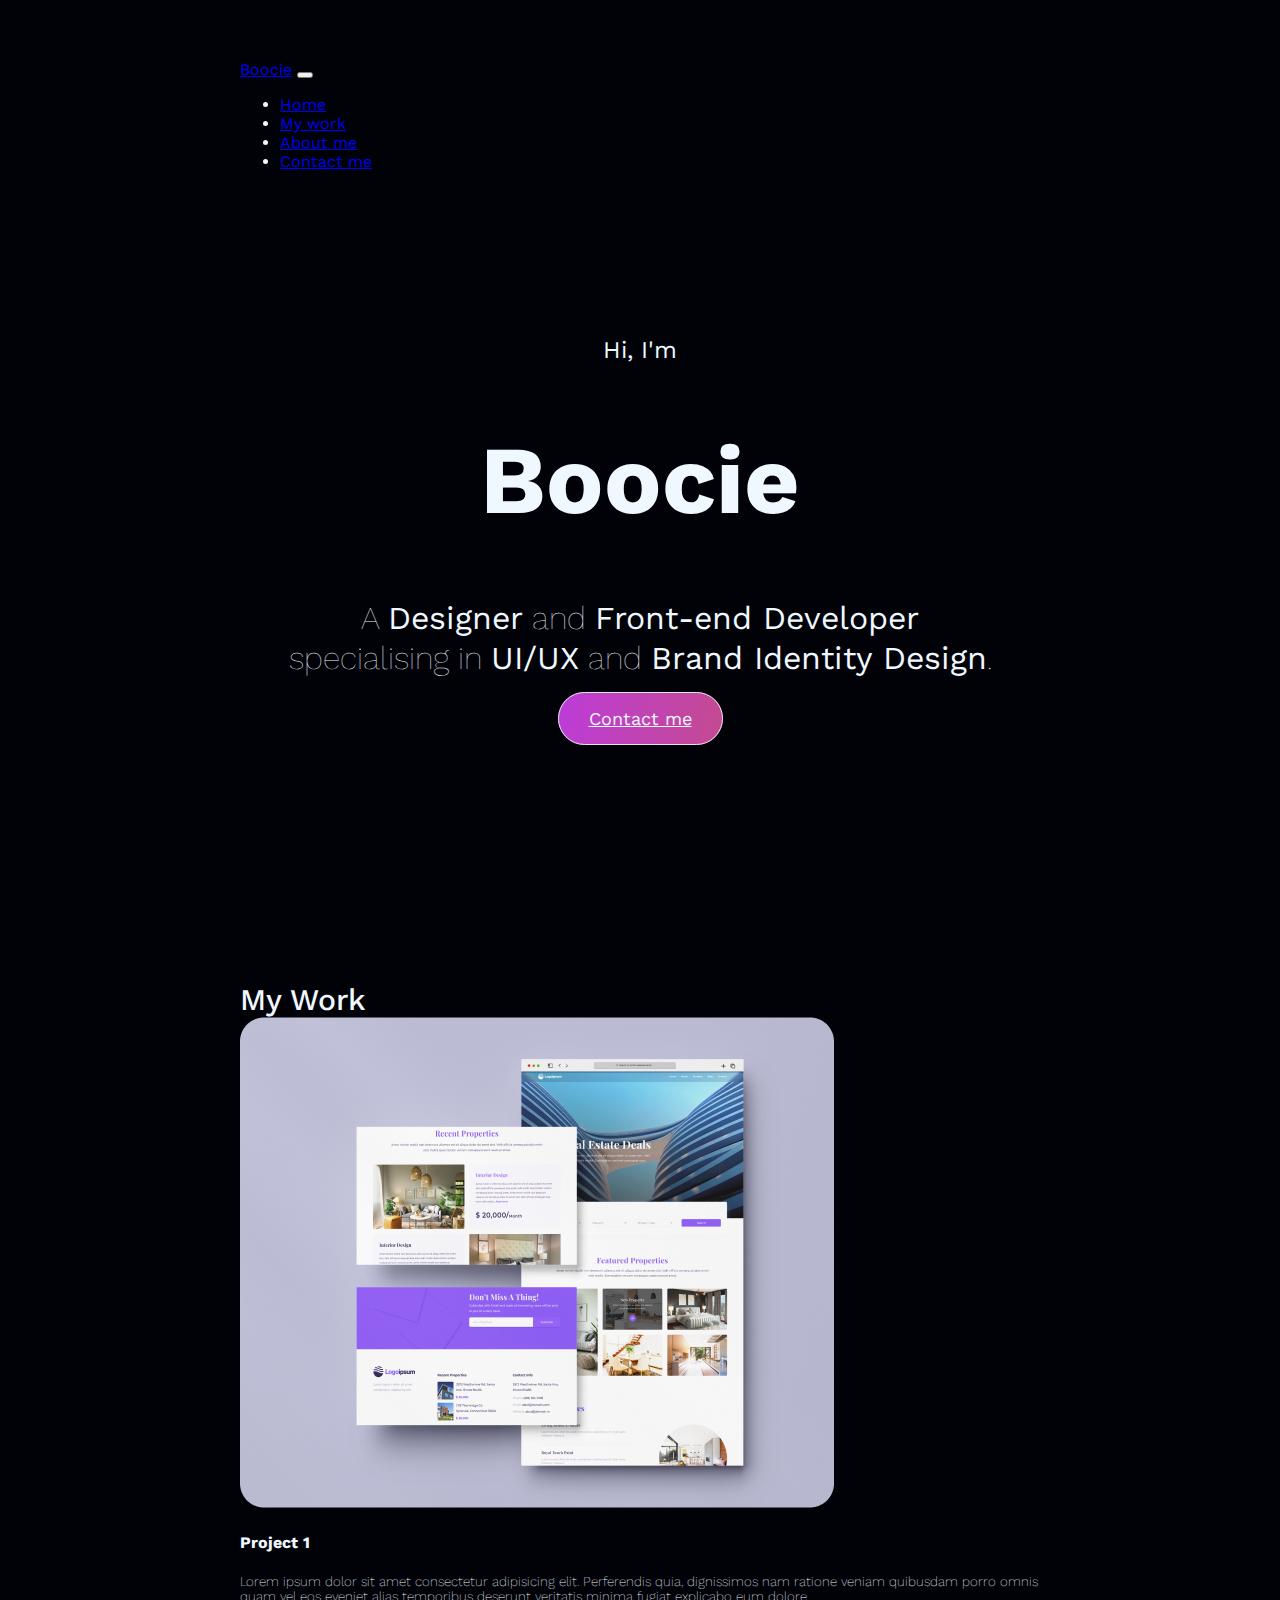
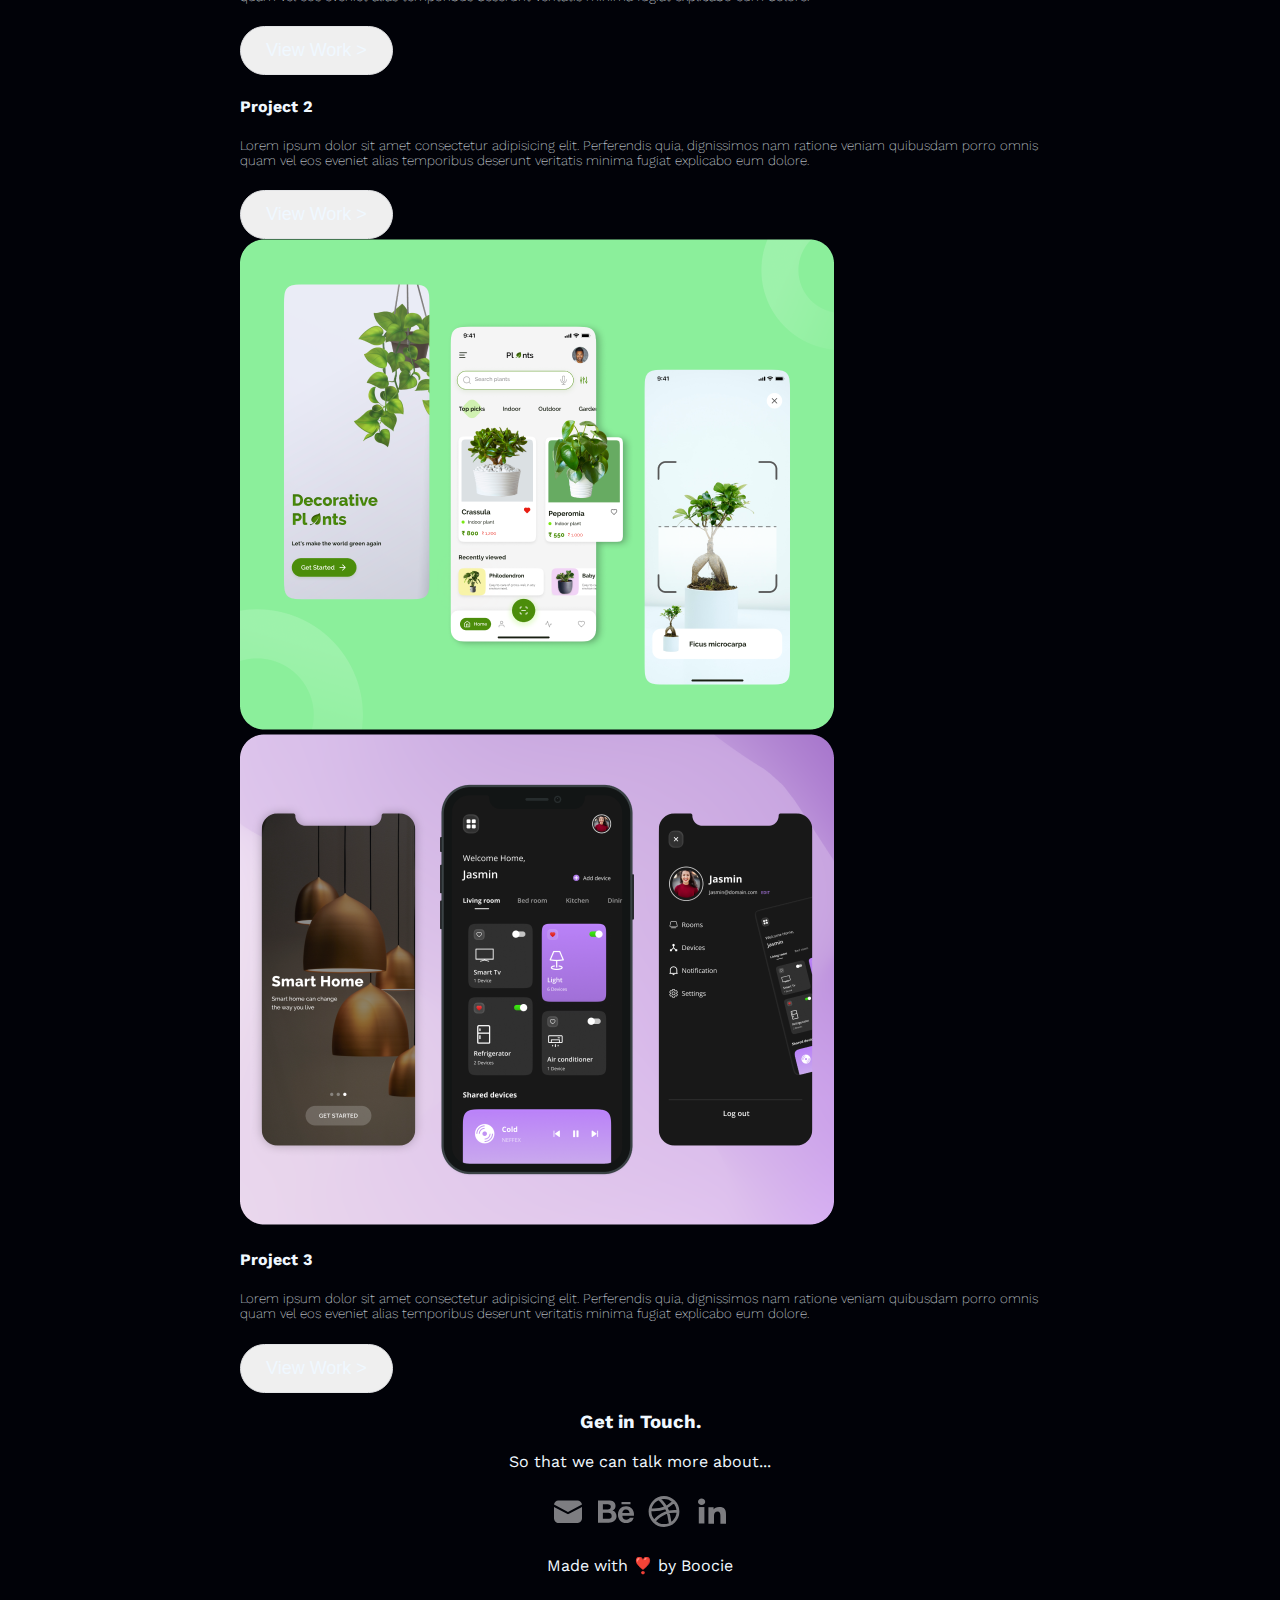
==== index.html @ 5e023d43 "fixed navbar js issue" ====
<!DOCTYPE html>
<html lang="en">
  <head>
    <meta charset="UTF-8" />
    <meta http-equiv="X-UA-Compatible" content="IE=edge" />
    <meta name="viewport" content="width=device-width, initial-scale=1.0" />
    <title>Front-end developer - Busi Nzima</title>
    <meta
      name="description"
      content="Busi Nzima is a front-end developer and UX designer based in South Africa, check out her projects and contact her for job inquiries"
    />
    <link rel="preconnect" href="https://fonts.googleapis.com" />
    <link rel="preconnect" href="https://fonts.gstatic.com" crossorigin />
    <link
      href="https://fonts.googleapis.com/css2?family=Work+Sans:ital,wght@0,100;0,200;0,300;0,400;0,500;0,600;0,700;0,800;0,900;1,100;1,200;1,300;1,400;1,500;1,600;1,700;1,800;1,900&display=swap"
      rel="stylesheet"
    />
    <link
      href="https://cdn.jsdelivr.net/npm/bootstrap@5.3.0-alpha3/dist/css/bootstrap.min.css"
      rel="stylesheet"
      integrity="sha384-KK94CHFLLe+nY2dmCWGMq91rCGa5gtU4mk92HdvYe+M/SXH301p5ILy+dN9+nJOZ"
      crossorigin="anonymous"
    />
    <script
      src="https://cdn.jsdelivr.net/npm/bootstrap@5.3.0-alpha3/dist/js/bootstrap.bundle.min.js"
      integrity="sha384-ENjdO4Dr2bkBIFxQpeoTz1HIcje39Wm4jDKdf19U8gI4ddQ3GYNS7NTKfAdVQSZe"
      crossorigin="anonymous"
    ></script>
    <link rel="stylesheet" href="src/style.css" />
  </head>
  <body>
    <nav
      class="navbar navbar-expand-lg navbar-dark bg-dark fixed-top"
      data-bs-theme="dark"
    >
      <div class="container">
        <a class="navbar-brand" href="index.html">Boocie</a>
        <button
          class="navbar-toggler"
          type="button"
          data-bs-toggle="collapse"
          data-bs-target="#navbarNav"
          aria-controls="navbarNav"
          aria-expanded="false"
          aria-label="Toggle navigation"
        >
          <span class="navbar-toggler-icon"></span>
        </button>
        <div class="collapse navbar-collapse" id="navbarNav">
          <ul class="navbar-nav">
            <li class="nav-item">
              <a class="nav-link active" aria-current="page" href="index.html"
                >Home</a
              >
            </li>
            <li class="nav-item">
              <a class="nav-link" href="work.html">My work</a>
            </li>
            <li class="nav-item">
              <a class="nav-link" href="about.html">About me</a>
            </li>
            <li class="nav-item">
              <a class="nav-link" href="contact.html">Contact me</a>
            </li>
          </ul>
        </div>
      </div>
    </nav>
    <div class="hero">
      <p>Hi, I'm</p>
      <h1>Boocie</h1>
      <h2 class="mb-5">
        A <strong>Designer</strong> and
        <strong>Front-end Developer</strong> specialising in
        <strong>UI/UX</strong> and <strong>Brand Identity Design</strong>.
      </h2>
      <div>
        <a href="#" class="btn btn-branding" title="contact me">Contact me</a>
      </div>
    </div>
    <div class="container">
      <div class="projects-heading pb-4">My Work</div>
      <div class="project web">
        <div class="row">
          <div class="col-md-6">
            <img
              src="images/web.png"
              class="img-fluid"
              alt="ux image"
              title="website project"
            />
          </div>
          <div class="col-md-6">
            <h4 class="project-header mt-2 mb-4">Project 1</h4>
            <h5 class="project-text">
              Lorem ipsum dolor sit amet consectetur adipisicing elit.
              Perferendis quia, dignissimos nam ratione veniam quibusdam porro
              omnis quam vel eos eveniet alias temporibus deserunt veritatis
              minima fugiat explicabo eum dolore.
            </h5>
            <button class="btn btn-branding-outline mt-4" title="view my work">
              View Work >
            </button>
          </div>
        </div>
      </div>
      <div class="project reelplug mt-5">
        <div class="row">
          <div class="col-md-6">
            <h4 class="project-header mt-2 mb-4">Project 2</h4>
            <h5 class="project-text">
              Lorem ipsum dolor sit amet consectetur adipisicing elit.
              Perferendis quia, dignissimos nam ratione veniam quibusdam porro
              omnis quam vel eos eveniet alias temporibus deserunt veritatis
              minima fugiat explicabo eum dolore.
            </h5>
            <button
              class="btn btn-branding-outline mt-4 mb-2"
              title="view my work"
            >
              View Work >
            </button>
          </div>
          <div class="col-md-6">
            <img
              src="images/reelplug.png"
              class="img-fluid"
              alt="ux image"
              title="reelpug project"
            />
          </div>
        </div>
      </div>
      <div class="project redesign mt-5">
        <div class="row">
          <div class="col-md-6">
            <img
              src="images/redesign.png"
              class="img-fluid"
              alt="ux image"
              title="app redesign project"
            />
          </div>
          <div class="col-md-6">
            <h4 class="project-header mt-2 mb-4">Project 3</h4>
            <h5 class="project-text">
              Lorem ipsum dolor sit amet consectetur adipisicing elit.
              Perferendis quia, dignissimos nam ratione veniam quibusdam porro
              omnis quam vel eos eveniet alias temporibus deserunt veritatis
              minima fugiat explicabo eum dolore.
            </h5>
            <button class="btn btn-branding-outline mt-4" title="view my work">
              View Work >
            </button>
          </div>
        </div>
      </div>
      <div class="footer mt-5">
        <div class="footer-header">
          <h3>Get in Touch.</h3>
          <p>So that we can talk more about...</p>
        </div>
        <div class="icon">
          <a href="#" class="email-icon"
            ><img src="images/Mail.svg" alt="email me" title="email me"
          /></a>
          <a href="#" class="behance-icon"
            ><img
              src="images/Behance.svg"
              alt="behance"
              title="behance portfolio"
          /></a>
          <a href="#" class="dribble-icon"
            ><img
              src="images/Dribble.svg"
              alt="dribble"
              title="dribble portfolio"
          /></a>
          <a href="#" class="linkedin-icon"
            ><img
              src="images/LinkedIn.svg"
              alt="Linkedin"
              title="Linkedin profile"
          /></a>
        </div>
        <div>
          <p>Made with ❣️ by Boocie</p>
        </div>
      </div>
    </div>
  </body>
</html>
---- src/style.css ----
:root {
  --branding-color: #010208;
  --secondary-color: aliceblue;
  --accent-color: linear-gradient(99.05deg, #bc3cd8 0.07%, #c54b8c 106.32%);
  --default-font-family: "Work Sans", sans-serif;
}

body {
  font-family: var(--default-font-family);
  margin: 60px auto;
  max-width: 800px;
  background: var(--branding-color);
  color: var(--secondary-color);
}

h1,
p,
h2 {
  text-align: center;
}

h1 {
  font-size: 96px;
  line-height: 1.1em;
}
h2 {
  font-weight: 100;
  font-size: 32px;
  line-height: 40px;
}
.hero p {
  font-size: 24px;
}

.hero {
  padding: 125px 45px 250px;
  text-align: center;
}

.projects-heading {
  font-size: 30px;
  font-weight: 500;
}

.project h5 {
  font-weight: 200;
}

.btn-branding {
  background: var(--accent-color);
  border: 1px solid #e3e4e6;
  border-radius: 100px;
  color: var(--secondary-color);
  font-size: 18px;
  line-height: 27px;
  padding: 15px 30px;
}

.btn-branding-outline {
  border: 1px solid #e3e4e6;
  border-radius: 100px;
  color: var(--secondary-color);
  font-size: 18px;
  line-height: 27px;
  padding: 10px 25px;
}

.btn-branding-outline:hover {
  border: 1px solid #ca7fdb;
  color: #ca7fdb;
}

.footer-header {
  text-align: center;
}

.icon {
  display: flex;
  justify-content: center;
}

.about {
    color: #bc3cd8;
}

.work {
    color: #d95a28;
}

.contact {
    color: #70d83c;
}
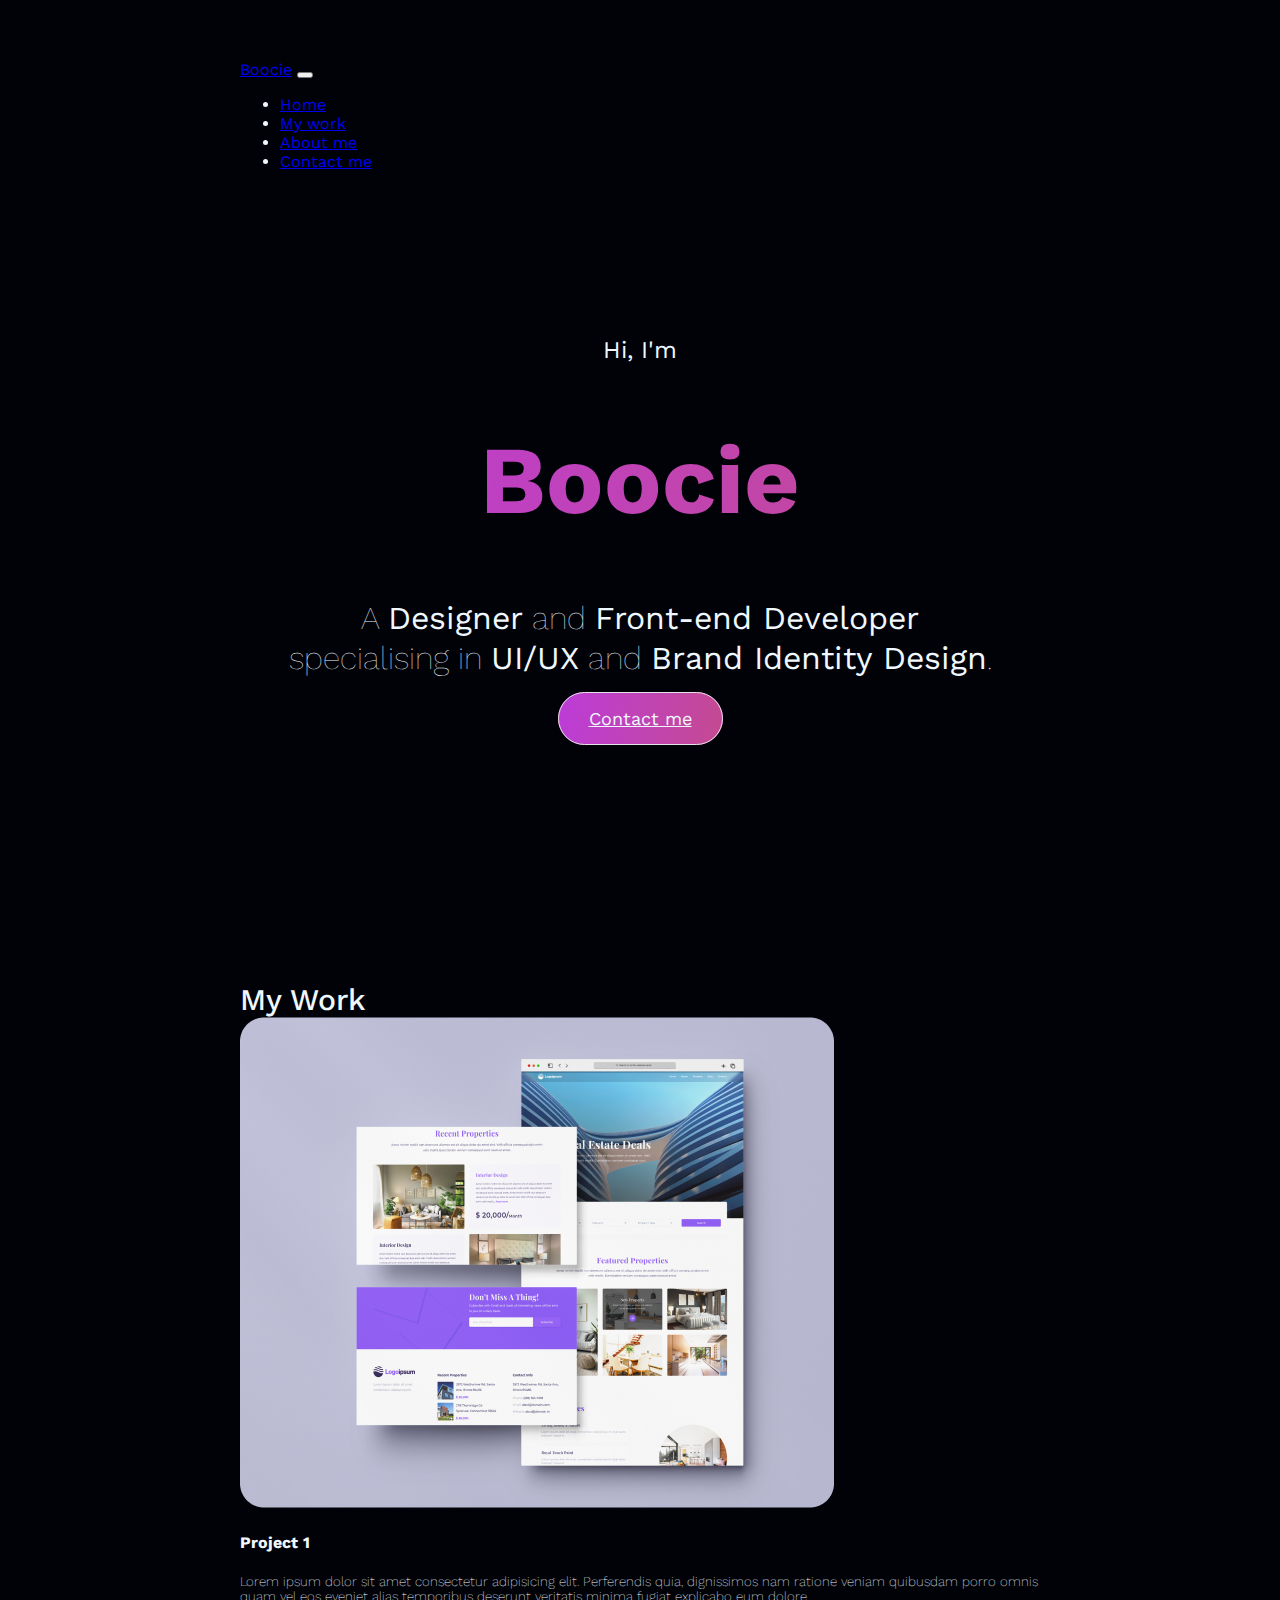
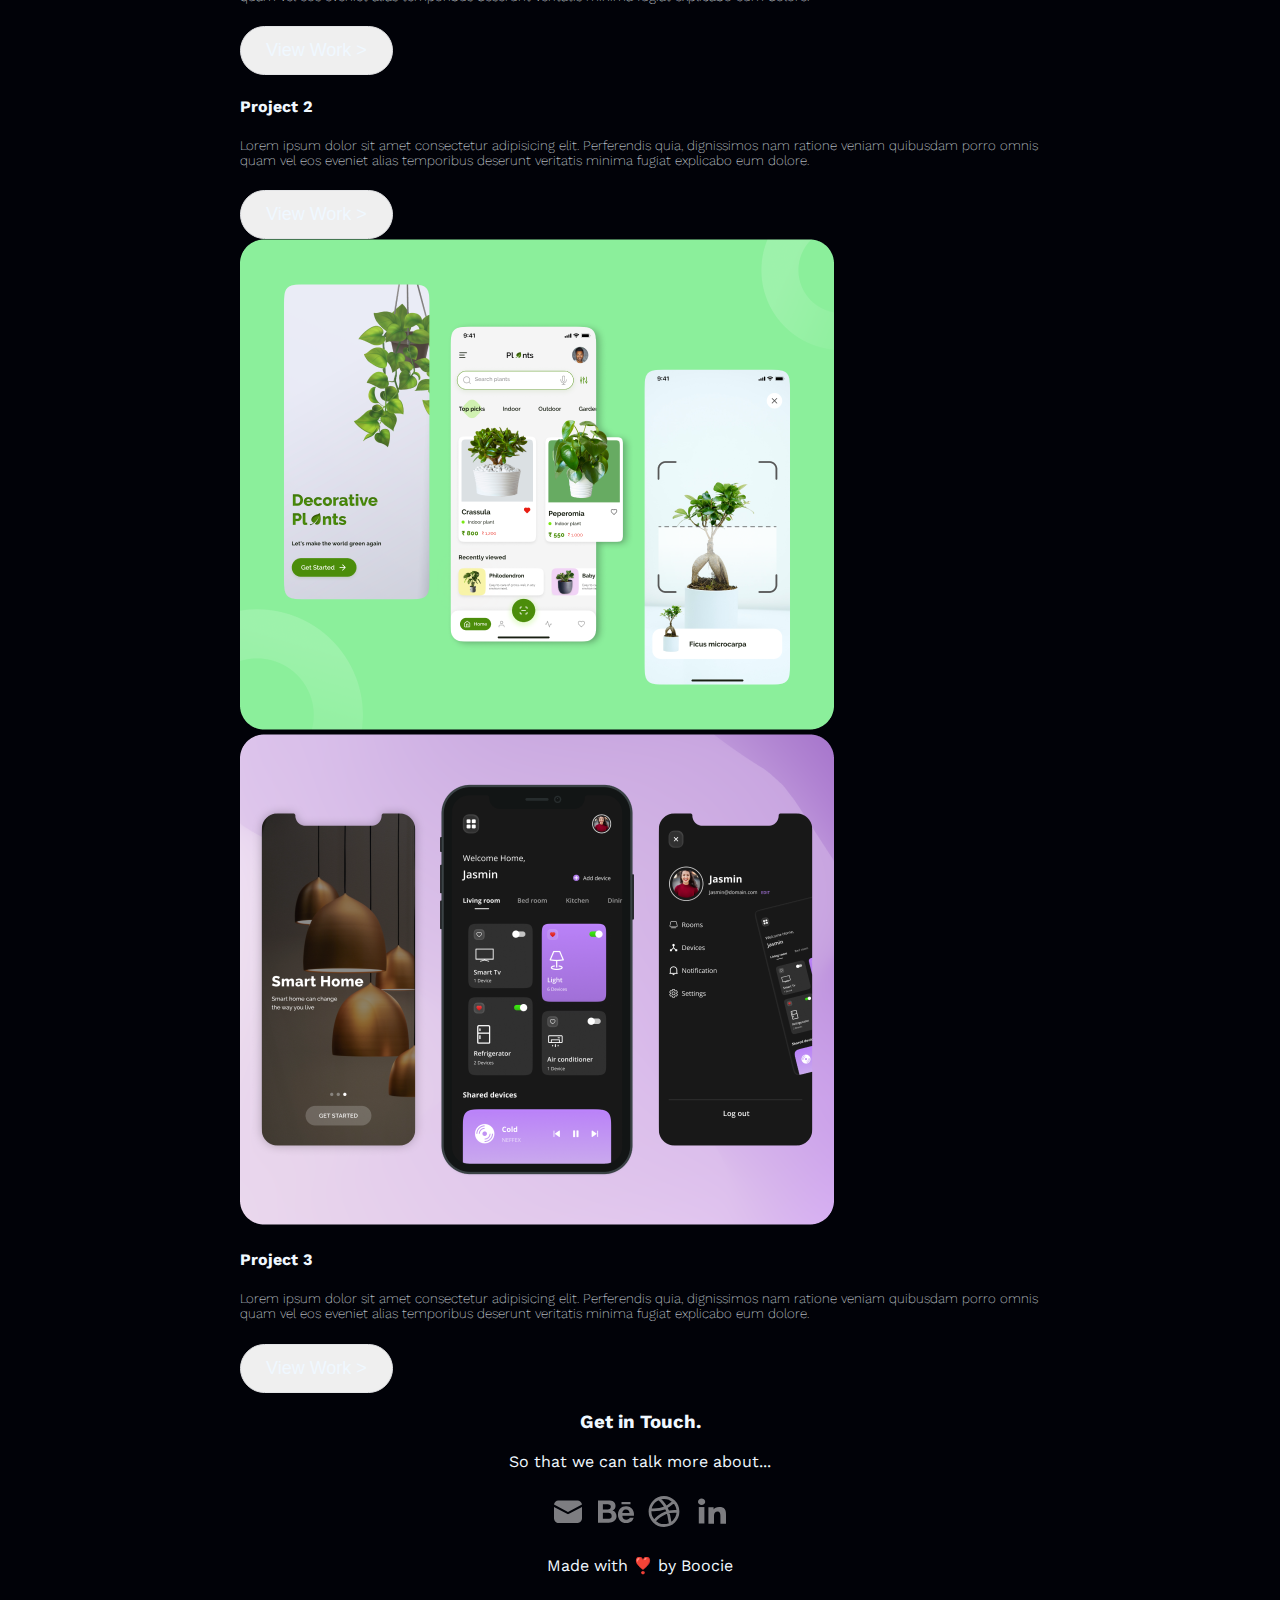
==== commit 5a7ae66e: "Fixed error-moved contact copy to correct page" ====
--- a/index.html
+++ b/index.html
@@ -68,14 +68,16 @@
     </nav>
     <div class="hero">
       <p>Hi, I'm</p>
-      <h1>Boocie</h1>
+      <h1 class="main">Boocie</h1>
       <h2 class="mb-5">
         A <strong>Designer</strong> and
         <strong>Front-end Developer</strong> specialising in
         <strong>UI/UX</strong> and <strong>Brand Identity Design</strong>.
       </h2>
       <div>
-        <a href="#" class="btn btn-branding" title="contact me">Contact me</a>
+        <a href="contact.html" class="btn btn-branding" title="contact me"
+          >Contact me</a
+        >
       </div>
     </div>
     <div class="container">
@@ -155,7 +157,7 @@
           </div>
         </div>
       </div>
-      <div class="footer mt-5">
+      <footer class="mt-5">
         <div class="footer-header">
           <h3>Get in Touch.</h3>
           <p>So that we can talk more about...</p>
@@ -186,7 +188,7 @@
         <div>
           <p>Made with ❣️ by Boocie</p>
         </div>
-      </div>
+      </footer>
     </div>
   </body>
 </html>
--- a/src/style.css
+++ b/src/style.css
@@ -36,6 +36,10 @@
   padding: 125px 45px 250px;
   text-align: center;
 }
+.header-contact {
+  padding-top: 25px;
+  padding-bottom: 50px;
+}
 
 .projects-heading {
   font-size: 30px;
@@ -70,6 +74,20 @@
   color: #ca7fdb;
 }
 
+.description {
+  font-weight: 100;
+  font-size: 26px;
+}
+
+.cap-text {
+  text-transform: uppercase;
+  text-align: left;
+}
+
+.project-type {
+  text-transform: uppercase;
+}
+
 .footer-header {
   text-align: center;
 }
@@ -79,14 +97,63 @@
   justify-content: center;
 }
 
+.contacts {
+  display: flex;
+  text-align: center;
+  flex-direction: column;
+}
+
 .about {
-    color: #bc3cd8;
+  color: var(--secondary-color);
 }
 
 .work {
-    color: #d95a28;
+  color: #d95a28;
 }
 
-.contact {
-    color: #70d83c;
-}+.contact-page {
+  margin-top: 200px;
+}
+
+.contact-header,
+.main {
+  background: var(--accent-color);
+  -webkit-text-fill-color: transparent;
+  -webkit-background-clip: text;
+}
+
+@media (max-width: 900px) {
+  .about {
+    font-size: 60px;
+    margin-bottom: 0px;
+  }
+  .description {
+    font-size: 20px;
+    margin-top: 0px;
+    margin-bottom: 0px;
+  }
+  .project-about {
+    margin-top: 0px;
+  }
+  .hero {
+    padding-top: 25px;
+    padding-bottom: 50px;
+  }
+  h1 {
+    font-size: 60px;
+  }
+  h2 {
+    font-size: 24px;
+    line-height: 30px;
+  }
+  .hero p {
+    margin-bottom: 0px;
+    font-size: 18px;
+  }
+  .project-text {
+    font-size: 16px;
+  }
+  .project-header {
+    font-size: 18px;
+  }
+}
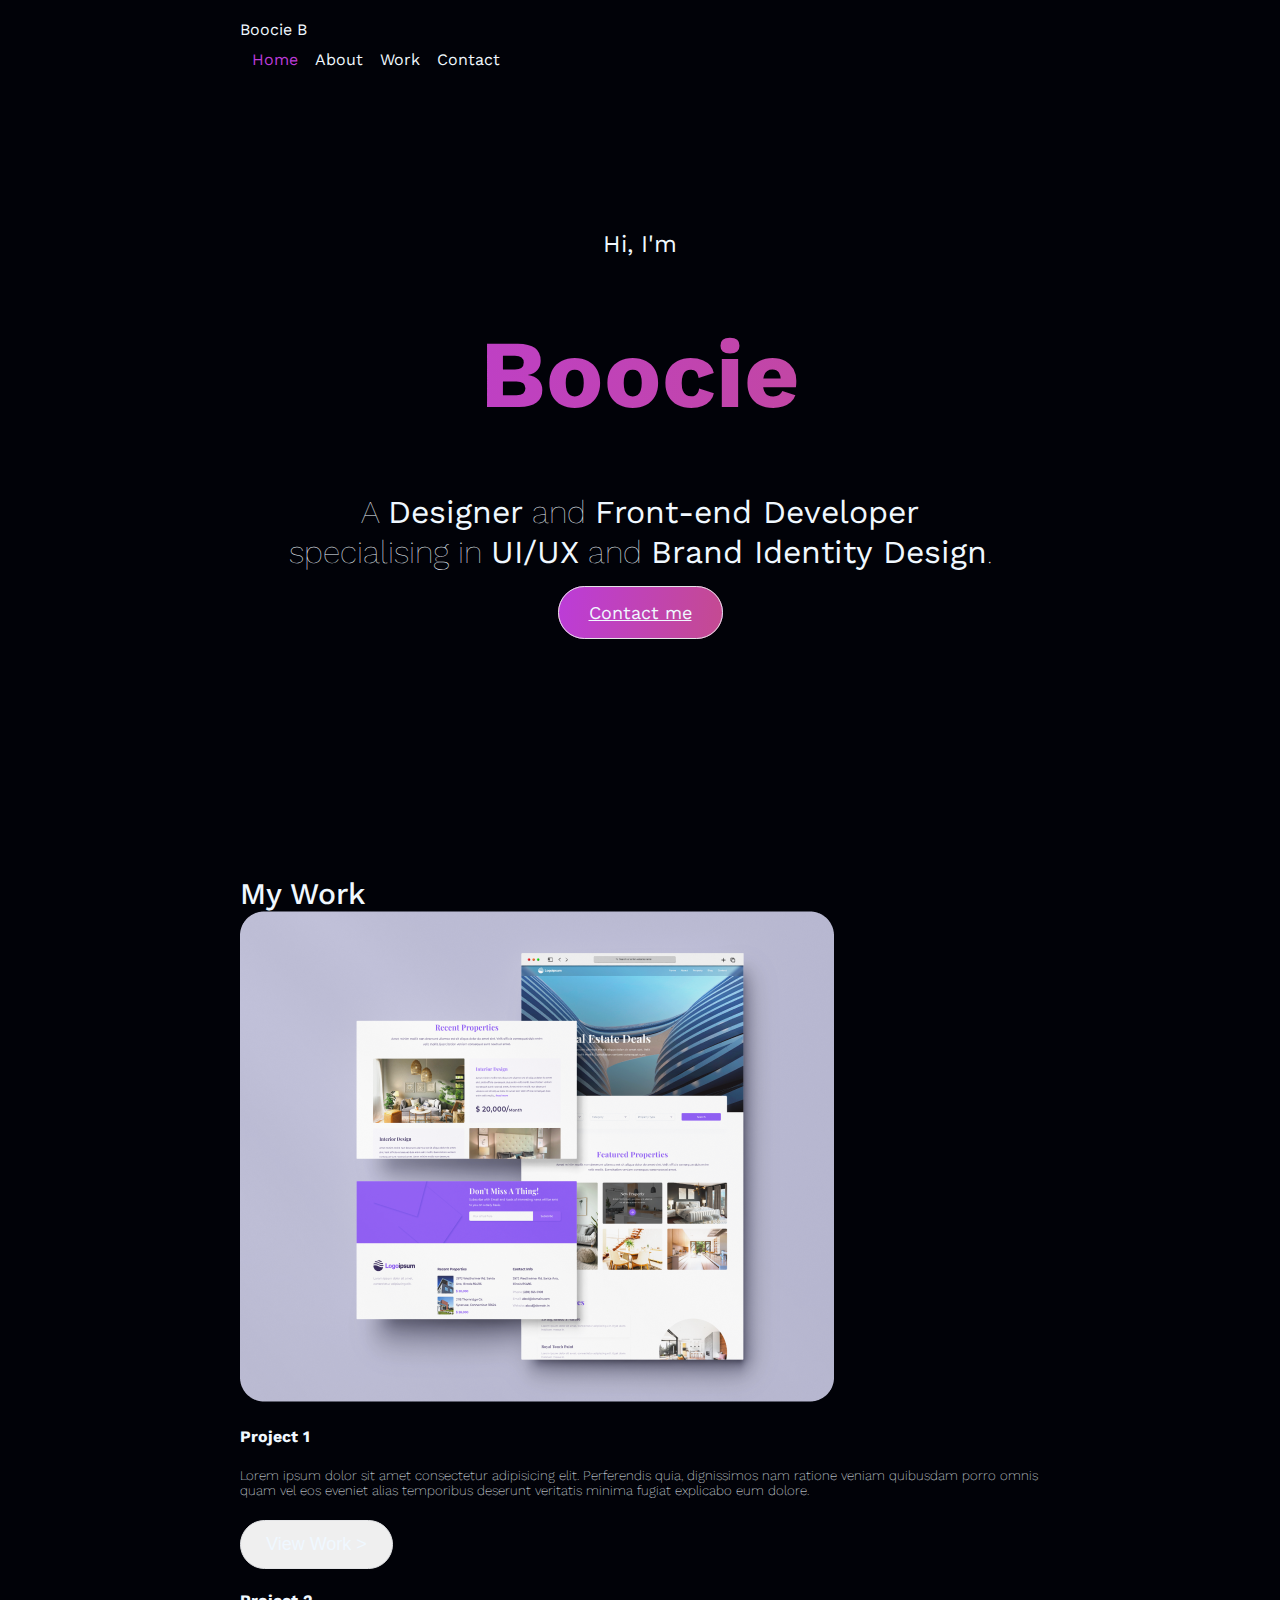
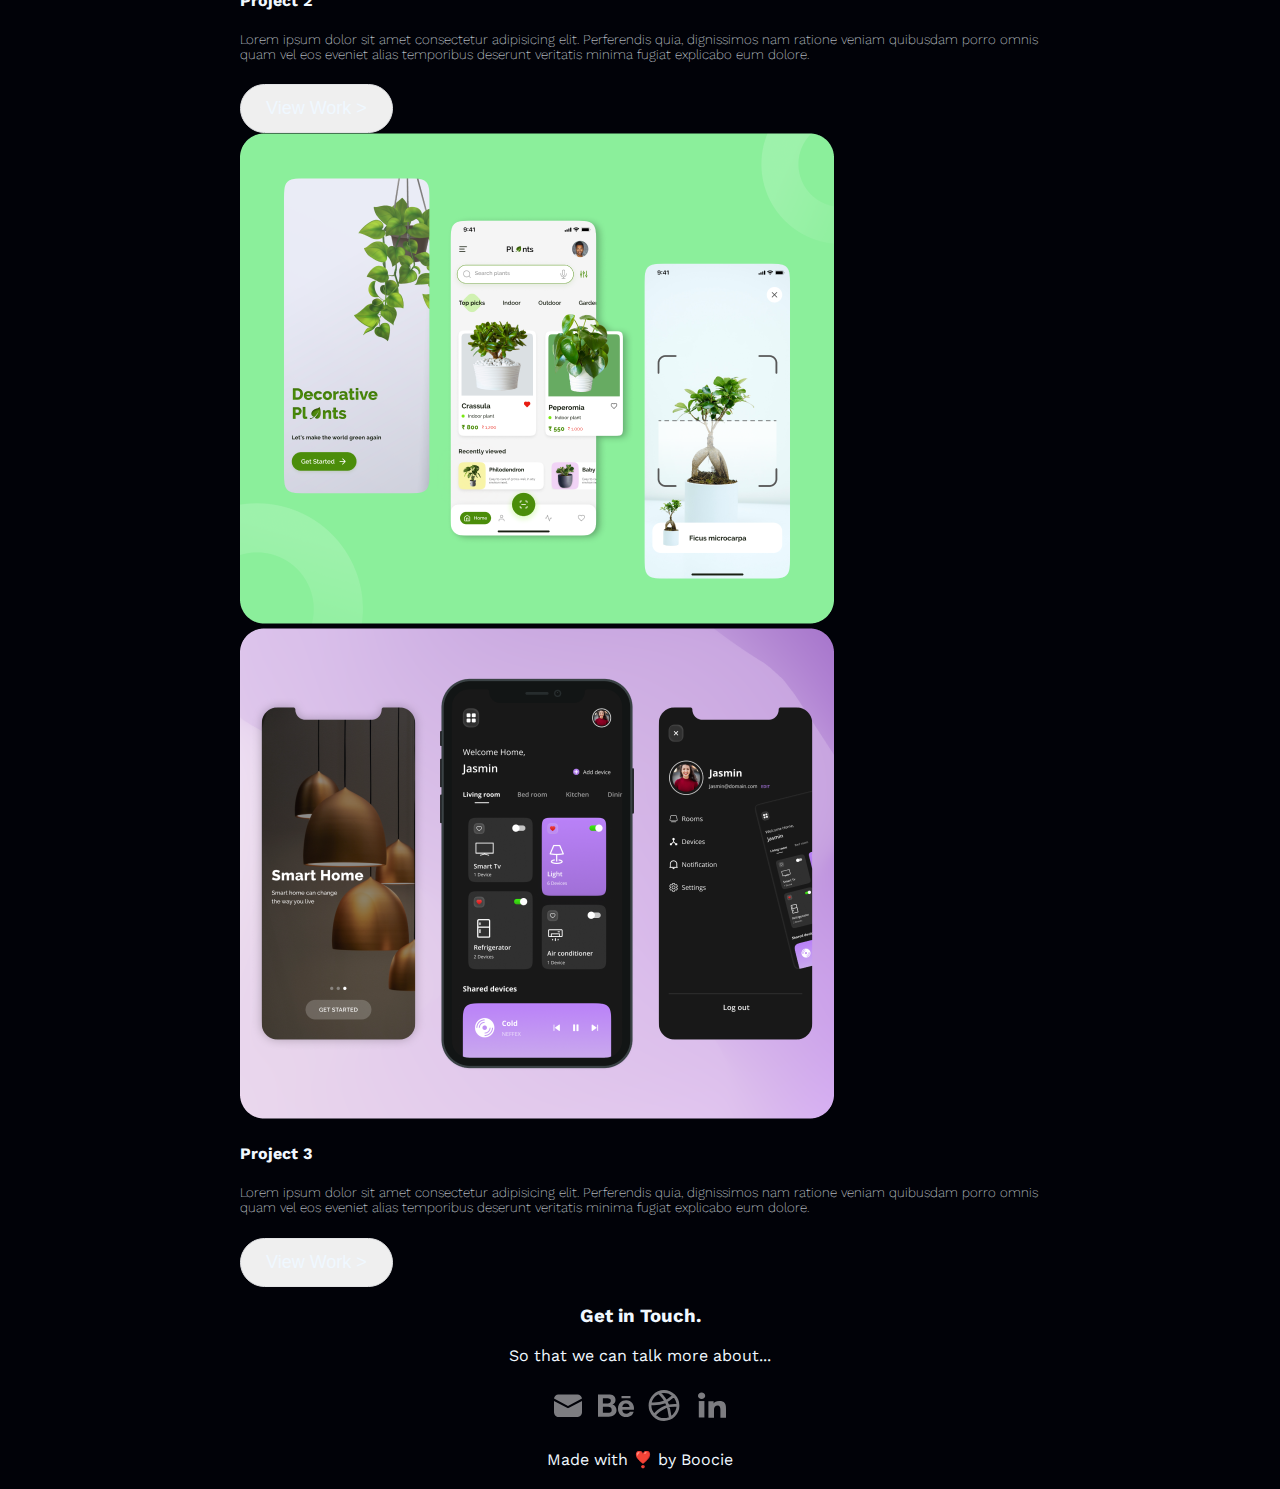
==== commit d0683960: "changed nav" ====
--- a/index.html
+++ b/index.html
@@ -29,43 +29,26 @@
     <link rel="stylesheet" href="src/style.css" />
   </head>
   <body>
-    <nav
-      class="navbar navbar-expand-lg navbar-dark bg-dark fixed-top"
-      data-bs-theme="dark"
-    >
-      <div class="container">
-        <a class="navbar-brand" href="index.html">Boocie</a>
-        <button
-          class="navbar-toggler"
-          type="button"
-          data-bs-toggle="collapse"
-          data-bs-target="#navbarNav"
-          aria-controls="navbarNav"
-          aria-expanded="false"
-          aria-label="Toggle navigation"
-        >
-          <span class="navbar-toggler-icon"></span>
-        </button>
-        <div class="collapse navbar-collapse" id="navbarNav">
-          <ul class="navbar-nav">
-            <li class="nav-item">
-              <a class="nav-link active" aria-current="page" href="index.html"
-                >Home</a
-              >
-            </li>
-            <li class="nav-item">
-              <a class="nav-link" href="work.html">My work</a>
-            </li>
-            <li class="nav-item">
-              <a class="nav-link" href="about.html">About me</a>
-            </li>
-            <li class="nav-item">
-              <a class="nav-link" href="contact.html">Contact me</a>
-            </li>
-          </ul>
-        </div>
-      </div>
-    </nav>
+    <div class="container">
+      <nav class="d-flex justify-content-between">
+        <a href="/" class="logo d-none d-md-block" title="Homepage">Boocie</a>
+        <a href="/" class="logo d-block d-md-none" title="Homepage">B</a>
+        <ul>
+          <li class="active">
+            <a href="/" title="Homepage">Home</a>
+          </li>
+          <li>
+            <a href="/about.html" title="About Boocie">About</a>
+          </li>
+          <li>
+            <a href="/work.html" title="Boocie's Work">Work</a>
+          </li>
+          <li>
+            <a href="/contact.html" title="Contact Boocie">Contact</a>
+          </li>
+        </ul>
+      </nav>
+    </div>
     <div class="hero">
       <p>Hi, I'm</p>
       <h1 class="main">Boocie</h1>
--- a/src/style.css
+++ b/src/style.css
@@ -7,7 +7,7 @@
 
 body {
   font-family: var(--default-font-family);
-  margin: 60px auto;
+  margin: 20px auto;
   max-width: 800px;
   background: var(--branding-color);
   color: var(--secondary-color);
@@ -74,6 +74,33 @@
   color: #ca7fdb;
 }
 
+nav {
+  padding: 20px, 0;
+}
+
+nav ul {
+  padding: 0;
+  margin: 0;
+}
+
+nav li {
+  display: inline;
+  list-style: none;
+  line-height: 42px;
+  margin-left: 12px;
+}
+
+nav a {
+  text-decoration: none;
+  color: var(--accent-color);
+  transition: all 100ms ease-in-out;
+}
+
+nav a:hover,
+nav li.active a {
+  color: #bc3cd8;
+}
+
 .description {
   font-weight: 100;
   font-size: 26px;
@@ -117,6 +144,7 @@
 
 .contact-header,
 .main {
+  fallback: var(--secondary-color);
   background: var(--accent-color);
   -webkit-text-fill-color: transparent;
   -webkit-background-clip: text;
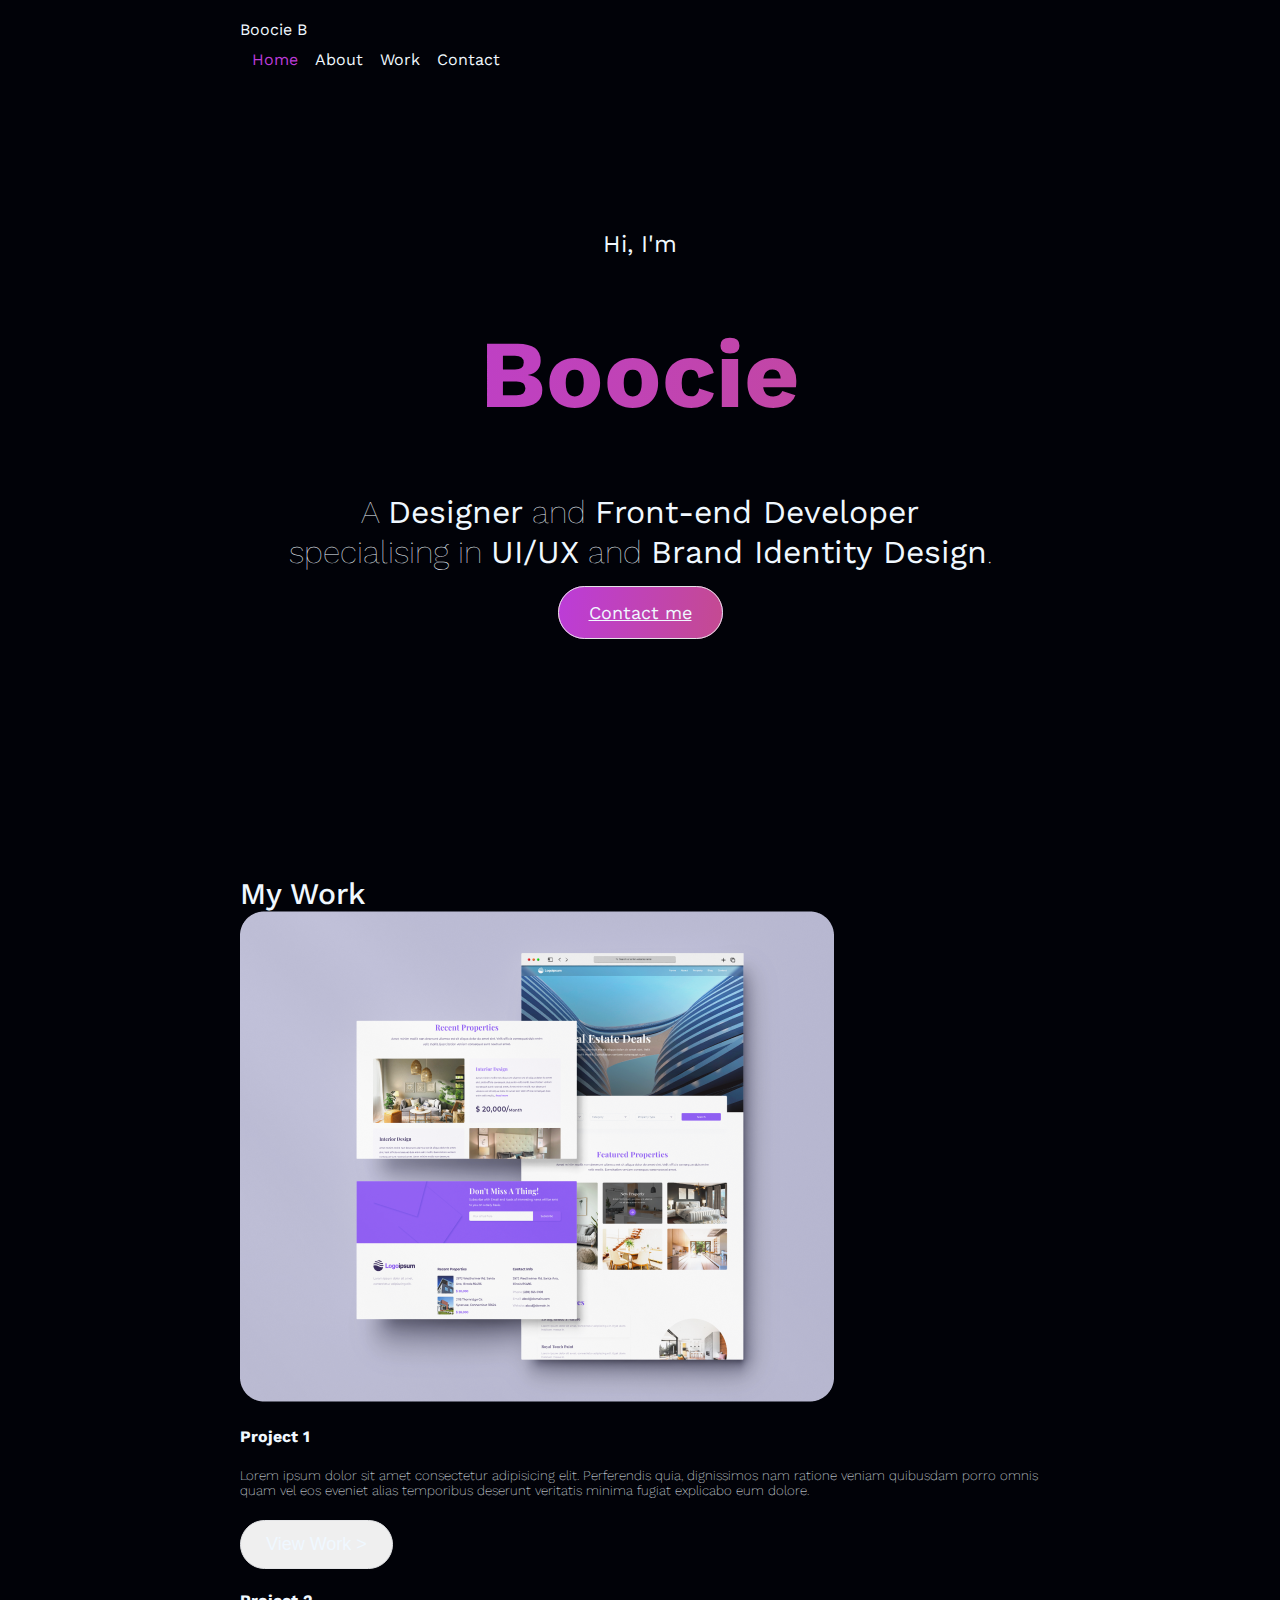
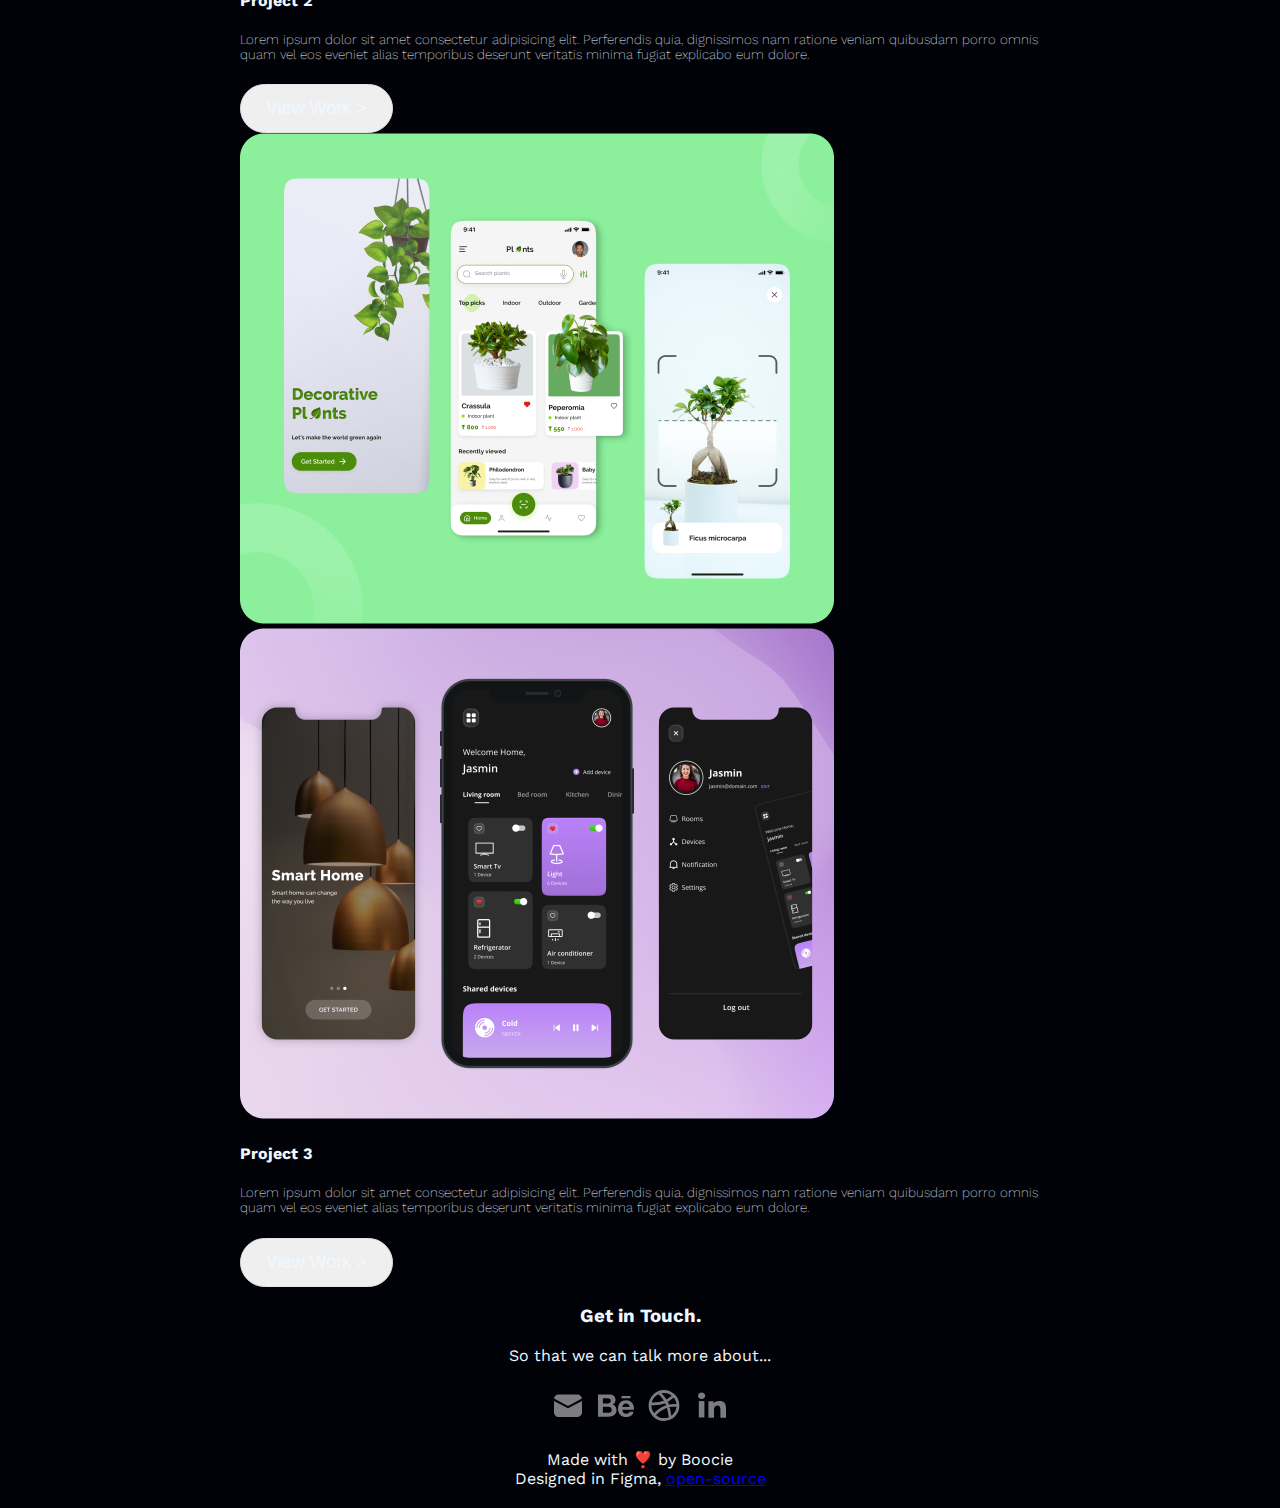
==== commit a30e8995: "added to nav and added links" ====
--- a/index.html
+++ b/index.html
@@ -146,22 +146,28 @@
           <p>So that we can talk more about...</p>
         </div>
         <div class="icon">
-          <a href="#" class="email-icon"
+          <a href="mailto:1234@yahoo.com" target="_blank" class="email-icon"
             ><img src="images/Mail.svg" alt="email me" title="email me"
           /></a>
-          <a href="#" class="behance-icon"
+          <a
+            href="https://www.behance.net/"
+            target="_blank"
+            class="behance-icon"
             ><img
               src="images/Behance.svg"
               alt="behance"
               title="behance portfolio"
           /></a>
-          <a href="#" class="dribble-icon"
+          <a href="https://dribbble.com/" target="_blank" class="dribble-icon"
             ><img
               src="images/Dribble.svg"
               alt="dribble"
               title="dribble portfolio"
           /></a>
-          <a href="#" class="linkedin-icon"
+          <a
+            href="https://www.linkedin.com/company/linkedin"
+            target="_blank"
+            class="linkedin-icon"
             ><img
               src="images/LinkedIn.svg"
               alt="Linkedin"
@@ -169,7 +175,13 @@
           /></a>
         </div>
         <div>
-          <p>Made with ❣️ by Boocie</p>
+          <p>
+            Made with ❣️ by Boocie <br />
+            Designed in Figma,
+            <a href="https://github.com/Boocie-N/" target="_blank"
+              >open-source
+            </a>
+          </p>
         </div>
       </footer>
     </div>
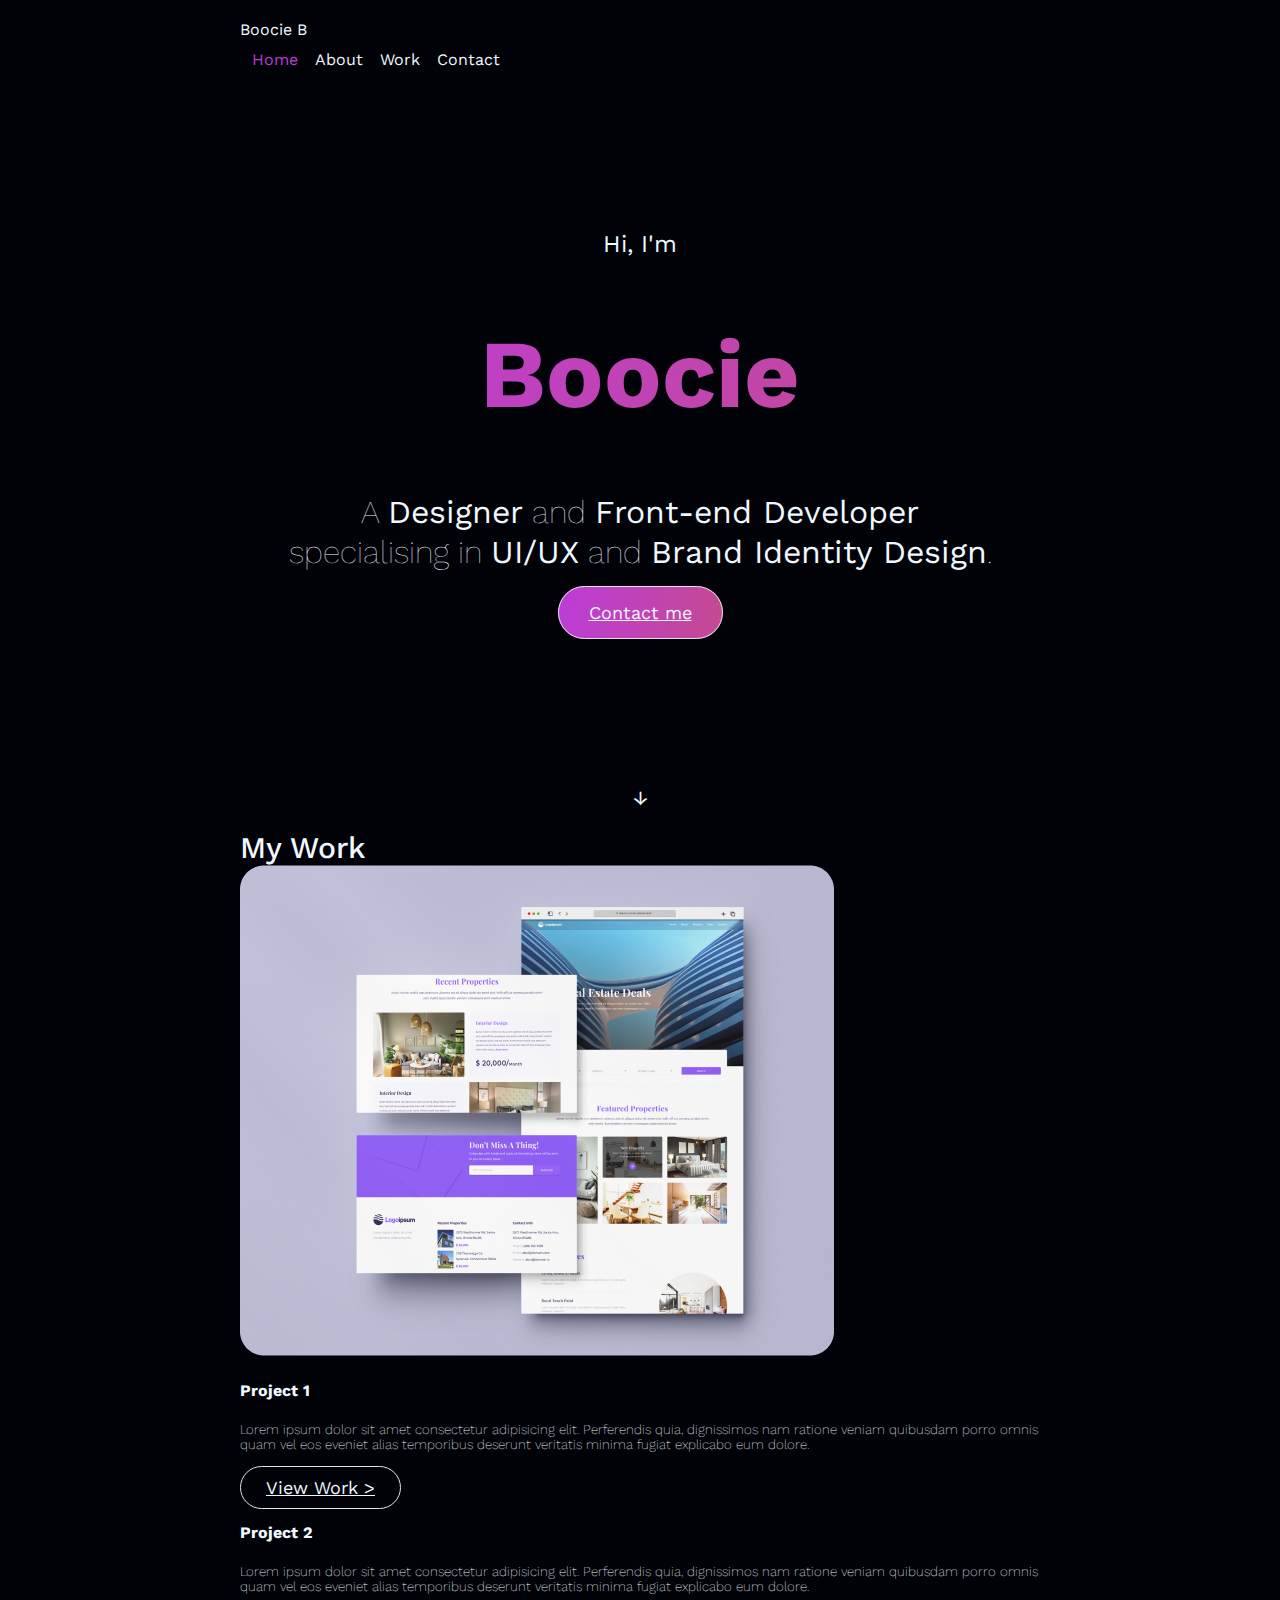
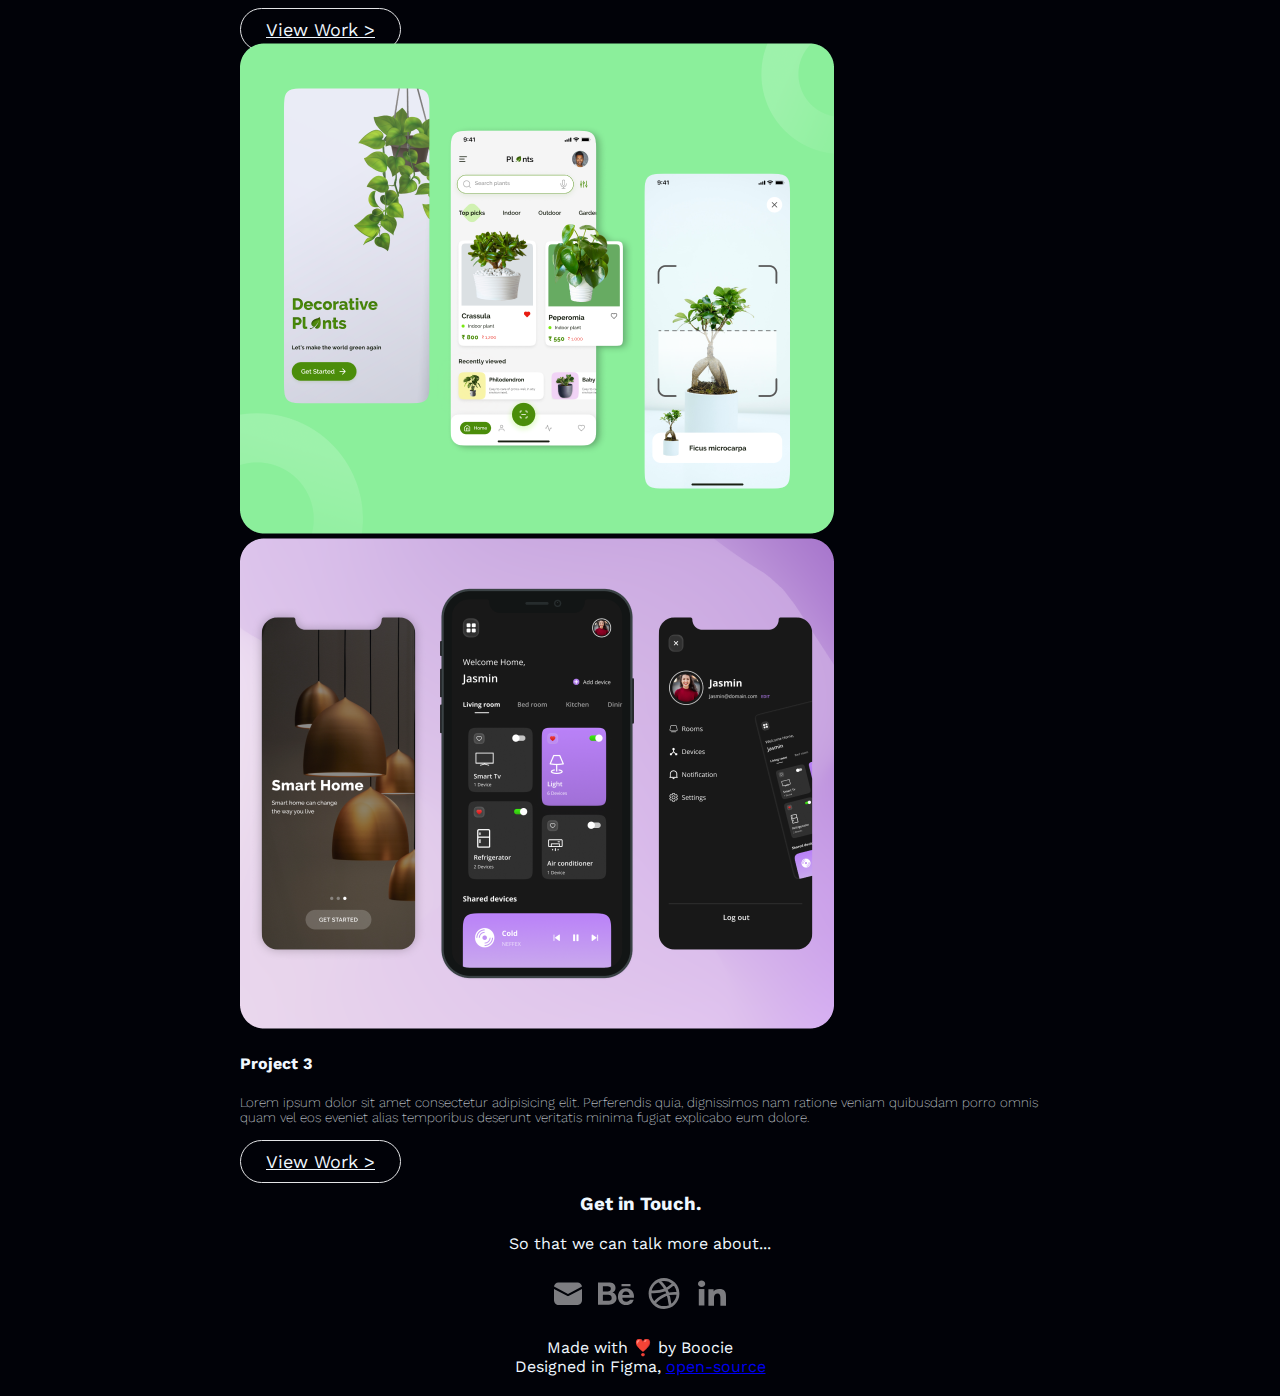
==== commit 9101544c: "added SEO" ====
--- a/index.html
+++ b/index.html
@@ -26,6 +26,7 @@
       integrity="sha384-ENjdO4Dr2bkBIFxQpeoTz1HIcje39Wm4jDKdf19U8gI4ddQ3GYNS7NTKfAdVQSZe"
       crossorigin="anonymous"
     ></script>
+    <meta name="description" content="Homepage of Boocie's portfolio" />
     <link rel="stylesheet" href="src/style.css" />
   </head>
   <body>
@@ -62,6 +63,7 @@
           >Contact me</a
         >
       </div>
+      <div class="down-arrow">↓</div>
     </div>
     <div class="container">
       <div class="projects-heading pb-4">My Work</div>
@@ -71,7 +73,7 @@
             <img
               src="images/web.png"
               class="img-fluid"
-              alt="ux image"
+              alt="wed design image"
               title="website project"
             />
           </div>
@@ -83,9 +85,13 @@
               omnis quam vel eos eveniet alias temporibus deserunt veritatis
               minima fugiat explicabo eum dolore.
             </h5>
-            <button class="btn btn-branding-outline mt-4" title="view my work">
+            <a
+              href="/work.html"
+              class="btn btn-branding-outline mt-4"
+              title="view my work"
+            >
               View Work >
-            </button>
+            </a>
           </div>
         </div>
       </div>
@@ -99,12 +105,13 @@
               omnis quam vel eos eveniet alias temporibus deserunt veritatis
               minima fugiat explicabo eum dolore.
             </h5>
-            <button
+            <a
+              href="/work.html"
               class="btn btn-branding-outline mt-4 mb-2"
               title="view my work"
             >
               View Work >
-            </button>
+            </a>
           </div>
           <div class="col-md-6">
             <img
@@ -122,7 +129,7 @@
             <img
               src="images/redesign.png"
               class="img-fluid"
-              alt="ux image"
+              alt="redesign image"
               title="app redesign project"
             />
           </div>
@@ -134,9 +141,13 @@
               omnis quam vel eos eveniet alias temporibus deserunt veritatis
               minima fugiat explicabo eum dolore.
             </h5>
-            <button class="btn btn-branding-outline mt-4" title="view my work">
+            <a
+              href="/work.html"
+              class="btn btn-branding-outline mt-4"
+              title="view my work"
+            >
               View Work >
-            </button>
+            </a>
           </div>
         </div>
       </div>
--- a/src/style.css
+++ b/src/style.css
@@ -33,7 +33,7 @@
 }
 
 .hero {
-  padding: 125px 45px 250px;
+  padding: 125px 45px 20px;
   text-align: center;
 }
 .header-contact {
@@ -111,6 +111,12 @@
   text-align: left;
 }
 
+.down-arrow {
+  margin-top: 160px;
+  text-align: center;
+  font-size: 20px;
+}
+
 .project-type {
   text-transform: uppercase;
 }
@@ -139,7 +145,7 @@
 }
 
 .contact-page {
-  margin-top: 200px;
+  margin-top: 140px;
 }
 
 .contact-header,
